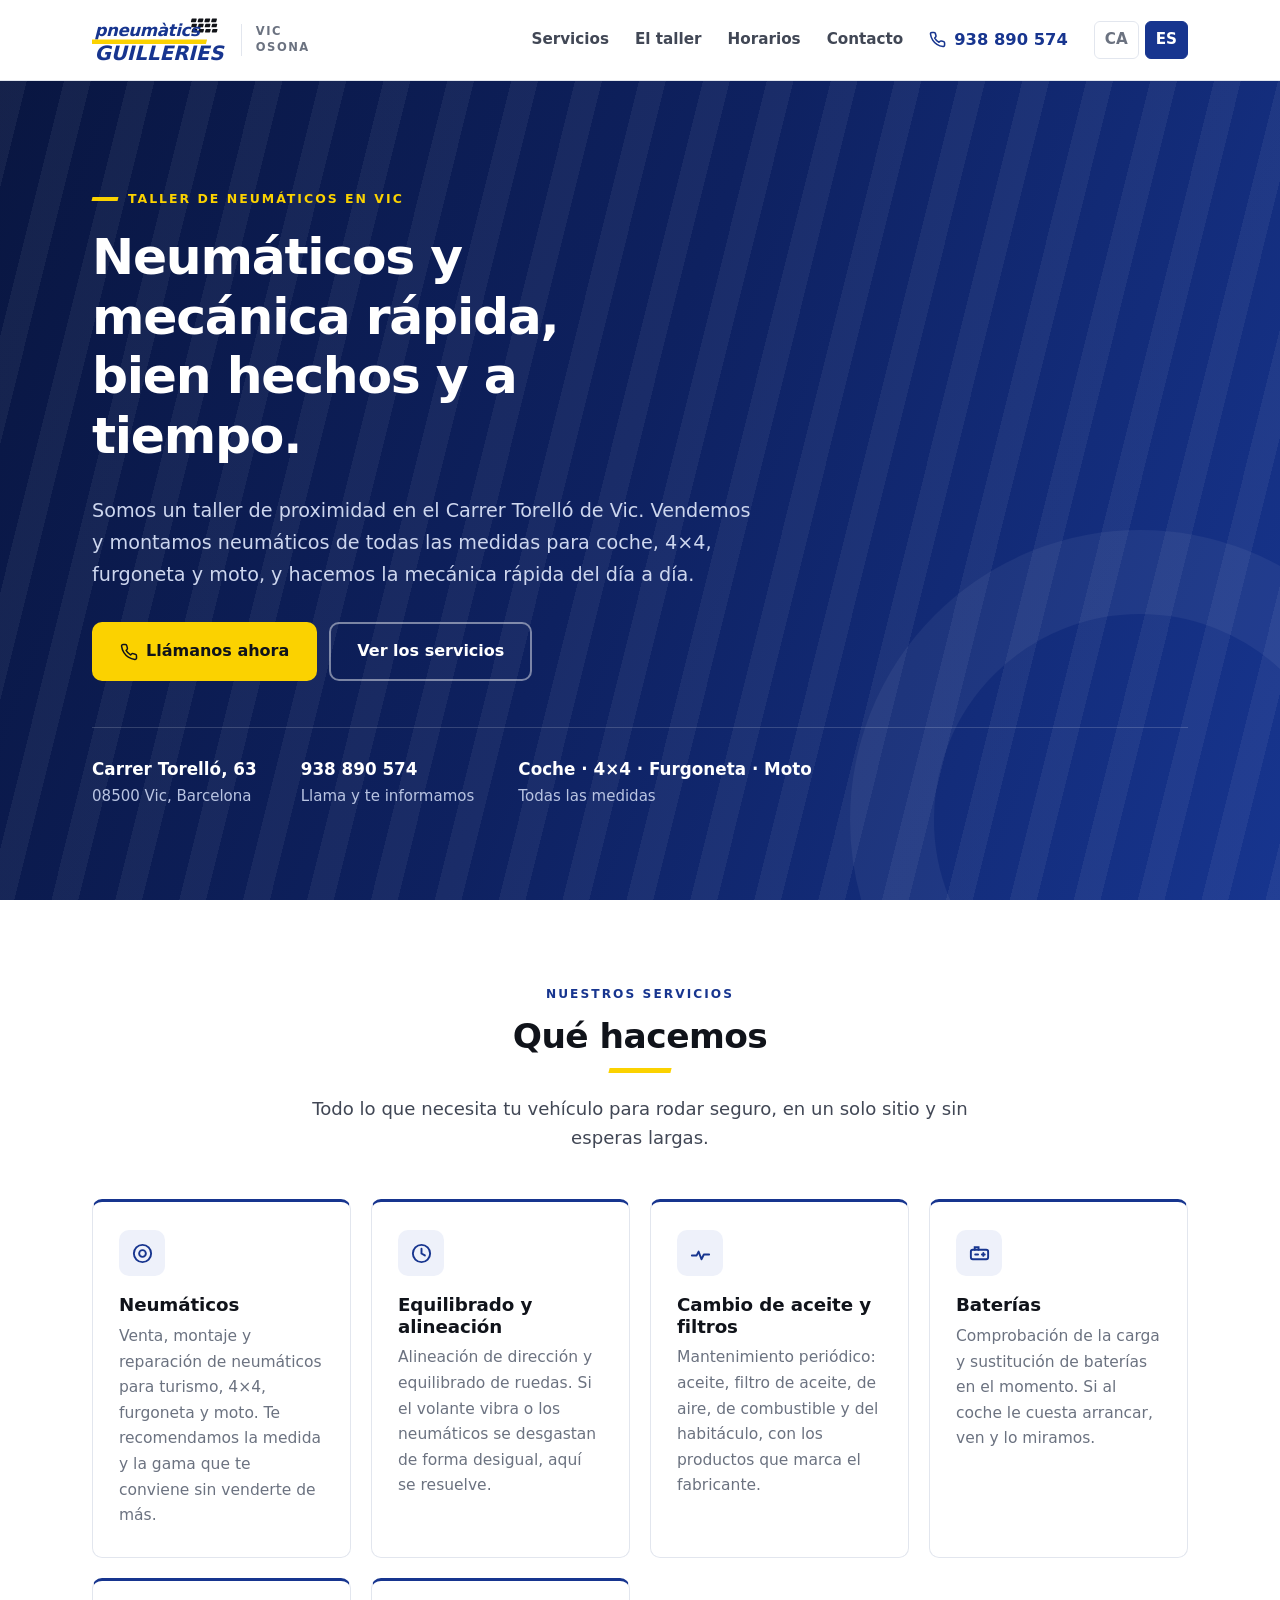
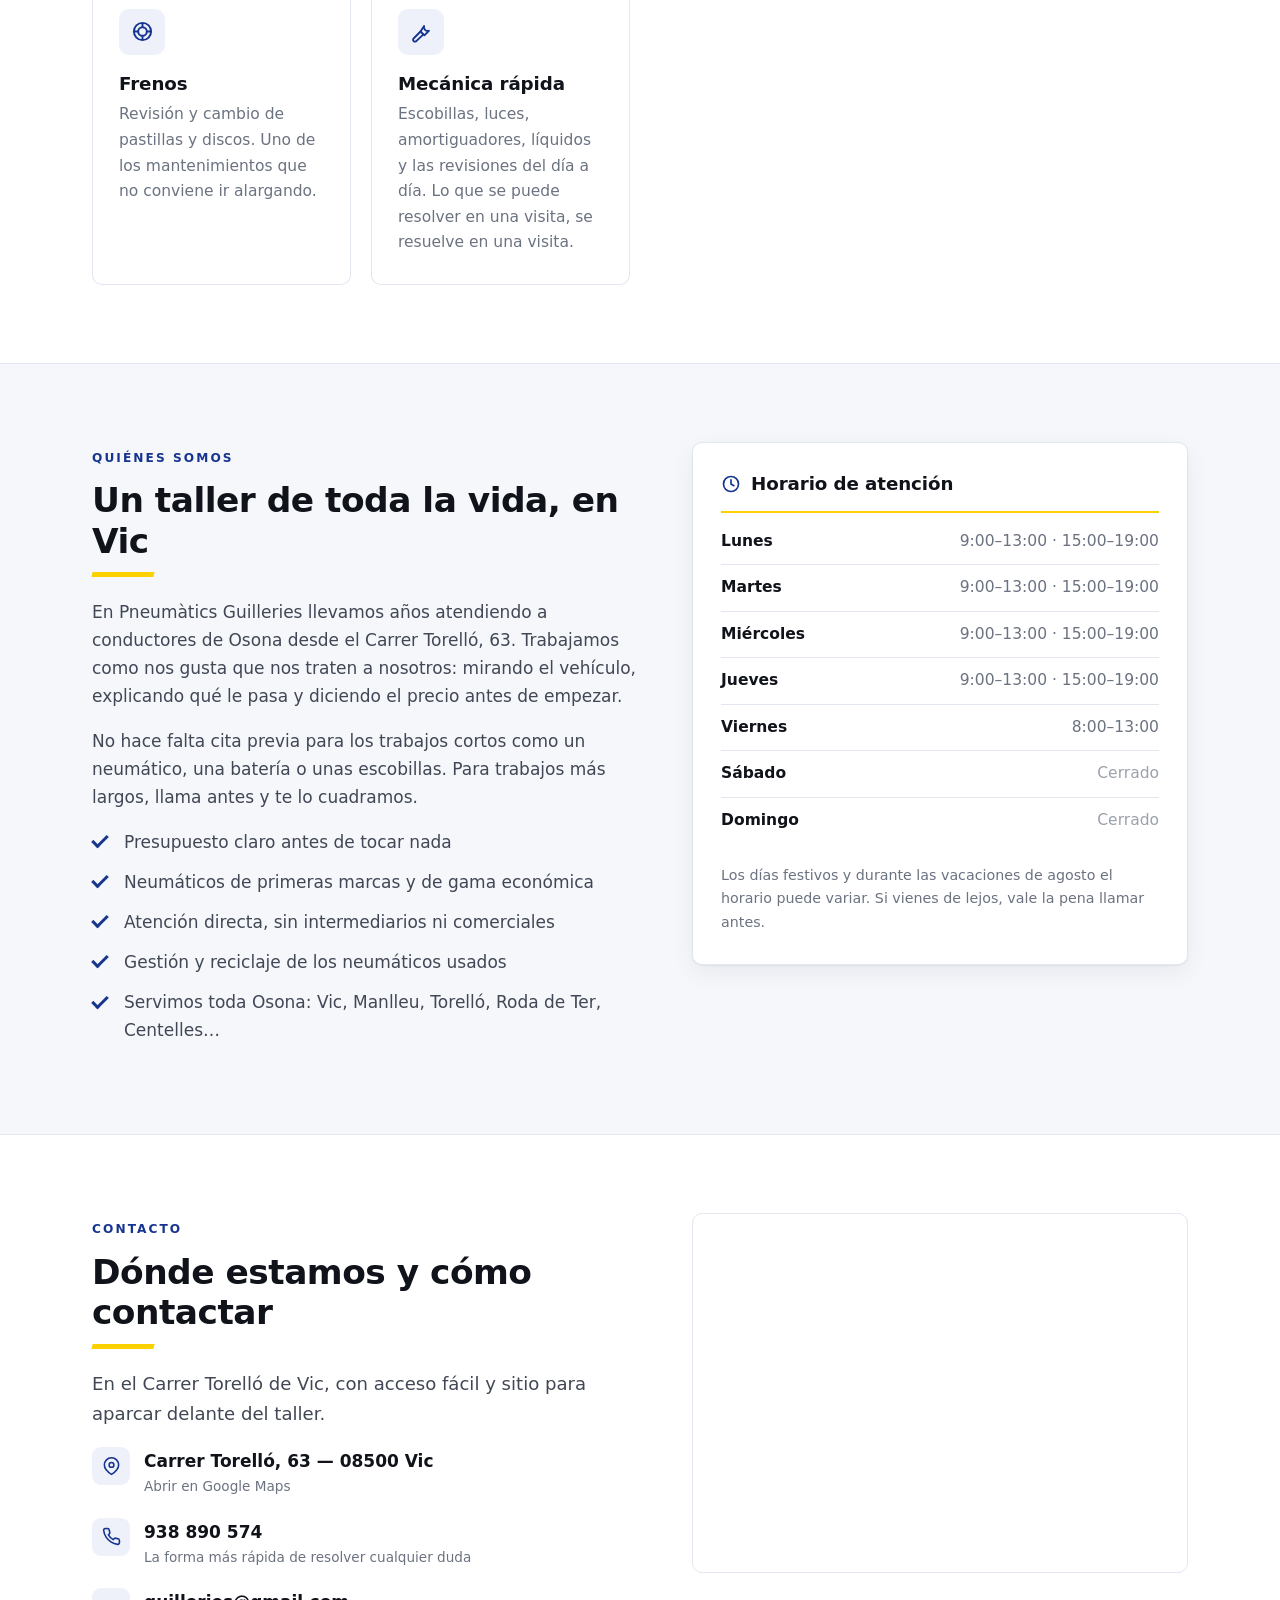
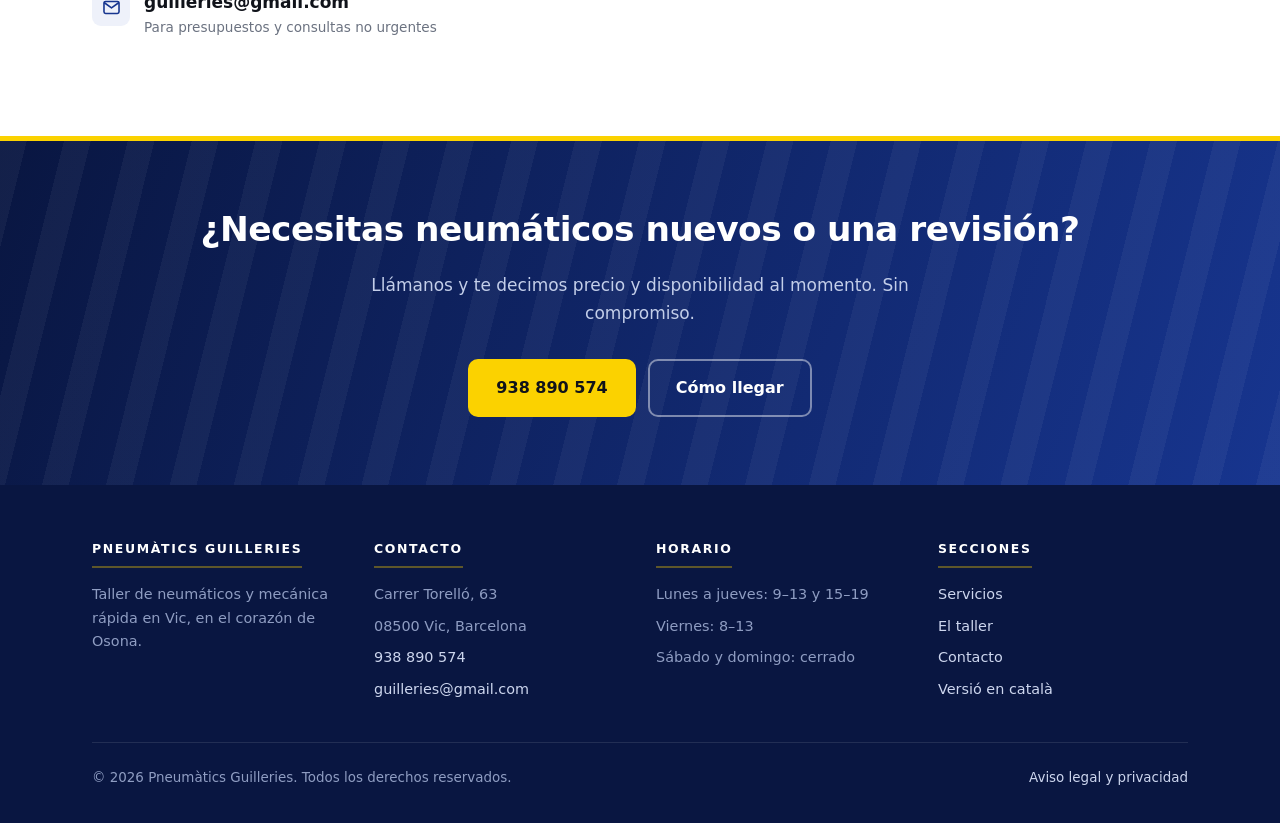
==== es/index.html @ b0c65ca2 "Add files via upload" ====
<!DOCTYPE html>
<html lang="es">
<head>
<meta charset="utf-8">
<meta name="viewport" content="width=device-width, initial-scale=1">
<title>Neumáticos Guilleries — Taller de neumáticos y mecánica rápida en Vic</title>
<meta name="description" content="Taller de neumáticos y mecánica rápida en Vic (Osona). Venta y montaje de neumáticos, equilibrado, alineación, cambio de aceite, baterías, filtros y frenos. Carrer Torelló, 63. Llámanos al 938 890 574.">
<meta name="theme-color" content="#17358f">
<link rel="canonical" href="https://www.pneumaticsguilleries.cat/es/">
<link rel="alternate" hreflang="ca" href="https://www.pneumaticsguilleries.cat/">
<link rel="alternate" hreflang="es" href="https://www.pneumaticsguilleries.cat/es/">
<link rel="alternate" hreflang="x-default" href="https://www.pneumaticsguilleries.cat/">
<link rel="stylesheet" href="../assets/style.css">
<link rel="icon" href="../assets/favicon.svg" type="image/svg+xml">

<meta property="og:type" content="website">
<meta property="og:title" content="Neumáticos Guilleries — Taller de neumáticos en Vic">
<meta property="og:description" content="Venta y montaje de neumáticos, equilibrado, alineación y mecánica rápida en Vic. Carrer Torelló, 63.">
<meta property="og:url" content="https://www.pneumaticsguilleries.cat/es/">
<meta property="og:image" content="https://www.pneumaticsguilleries.cat/assets/logo.svg">
<meta property="og:locale" content="es_ES">
</head>
<body>

<header class="site-header">
  <div class="wrap">
    <a class="brand" href="/es/">
      <img src="../assets/logo.svg" alt="Pneumàtics Guilleries" width="340" height="116">
      <span class="tagline">Vic<br>Osona</span>
    </a>

    <nav class="nav">
      <a href="#servicios" class="hide-sm">Servicios</a>
      <a href="#taller" class="hide-sm">El taller</a>
      <a href="#horarios" class="hide-sm">Horarios</a>
      <a href="#contacto" class="hide-sm">Contacto</a>
      <a href="tel:+34938890574" class="tel">
        <svg viewBox="0 0 24 24" fill="none" stroke="currentColor" stroke-width="2.2" stroke-linecap="round" stroke-linejoin="round" aria-hidden="true"><path d="M22 16.9v3a2 2 0 0 1-2.2 2 19.8 19.8 0 0 1-8.6-3.1 19.5 19.5 0 0 1-6-6A19.8 19.8 0 0 1 2.1 4.2 2 2 0 0 1 4.1 2h3a2 2 0 0 1 2 1.7c.1 1 .4 1.9.7 2.8a2 2 0 0 1-.5 2.1L8.1 9.9a16 16 0 0 0 6 6l1.3-1.2a2 2 0 0 1 2.1-.5c.9.3 1.8.6 2.8.7a2 2 0 0 1 1.7 2z"/></svg>
        938 890 574
      </a>
      <span class="lang">
        <a href="/" hreflang="ca">CA</a>
        <a href="/es/" class="on" hreflang="es">ES</a>
      </span>
    </nav>
  </div>
</header>

<main>

  <section class="hero">
    <div class="wrap">
      <span class="kicker">Taller de neumáticos en Vic</span>
      <h1>Neumáticos y mecánica rápida, bien hechos y a tiempo.</h1>
      <p class="lead">Somos un taller de proximidad en el Carrer Torelló de Vic. Vendemos y montamos neumáticos de todas las medidas para coche, 4×4, furgoneta y moto, y hacemos la mecánica rápida del día a día.</p>

      <div class="hero-actions">
        <a class="btn btn-primary" href="tel:+34938890574">
          <svg viewBox="0 0 24 24" width="18" height="18" fill="none" stroke="currentColor" stroke-width="2" stroke-linecap="round" stroke-linejoin="round" aria-hidden="true"><path d="M22 16.9v3a2 2 0 0 1-2.2 2 19.8 19.8 0 0 1-8.6-3.1 19.5 19.5 0 0 1-6-6A19.8 19.8 0 0 1 2.1 4.2 2 2 0 0 1 4.1 2h3a2 2 0 0 1 2 1.7c.1 1 .4 1.9.7 2.8a2 2 0 0 1-.5 2.1L8.1 9.9a16 16 0 0 0 6 6l1.3-1.2a2 2 0 0 1 2.1-.5c.9.3 1.8.6 2.8.7a2 2 0 0 1 1.7 2z"/></svg>
          Llámanos ahora
        </a>
        <a class="btn btn-ghost" href="#servicios">Ver los servicios</a>
      </div>

      <div class="hero-facts">
        <div><strong>Carrer Torelló, 63</strong>08500 Vic, Barcelona</div>
        <div><strong>938 890 574</strong>Llama y te informamos</div>
        <div><strong>Coche · 4×4 · Furgoneta · Moto</strong>Todas las medidas</div>
      </div>
    </div>
  </section>

  <section id="servicios">
    <div class="wrap">
      <div class="center">
        <span class="eyebrow">Nuestros servicios</span>
        <h2 class="underline">Qué hacemos</h2>
        <p class="lead">Todo lo que necesita tu vehículo para rodar seguro, en un solo sitio y sin esperas largas.</p>
      </div>

      <div class="grid">
        <article class="card">
          <div class="ico"><svg viewBox="0 0 24 24" fill="none" stroke="currentColor" stroke-width="2" aria-hidden="true"><circle cx="12" cy="12" r="9"/><circle cx="12" cy="12" r="3.5"/></svg></div>
          <h3>Neumáticos</h3>
          <p>Venta, montaje y reparación de neumáticos para turismo, 4×4, furgoneta y moto. Te recomendamos la medida y la gama que te conviene sin venderte de más.</p>
        </article>

        <article class="card">
          <div class="ico"><svg viewBox="0 0 24 24" fill="none" stroke="currentColor" stroke-width="2" stroke-linecap="round" aria-hidden="true"><circle cx="12" cy="12" r="9"/><path d="M12 7v5l3.5 2"/></svg></div>
          <h3>Equilibrado y alineación</h3>
          <p>Alineación de dirección y equilibrado de ruedas. Si el volante vibra o los neumáticos se desgastan de forma desigual, aquí se resuelve.</p>
        </article>

        <article class="card">
          <div class="ico"><svg viewBox="0 0 24 24" fill="none" stroke="currentColor" stroke-width="2" stroke-linecap="round" stroke-linejoin="round" aria-hidden="true"><path d="M3 14h5l2-4 3 8 2.5-5H21"/></svg></div>
          <h3>Cambio de aceite y filtros</h3>
          <p>Mantenimiento periódico: aceite, filtro de aceite, de aire, de combustible y del habitáculo, con los productos que marca el fabricante.</p>
        </article>

        <article class="card">
          <div class="ico"><svg viewBox="0 0 24 24" fill="none" stroke="currentColor" stroke-width="2" stroke-linecap="round" aria-hidden="true"><rect x="3" y="8" width="18" height="10" rx="2"/><path d="M7 8V5.5h4V8M7.5 13h3M16 11.5v3M14.5 13h3"/></svg></div>
          <h3>Baterías</h3>
          <p>Comprobación de la carga y sustitución de baterías en el momento. Si al coche le cuesta arrancar, ven y lo miramos.</p>
        </article>

        <article class="card">
          <div class="ico"><svg viewBox="0 0 24 24" fill="none" stroke="currentColor" stroke-width="2" aria-hidden="true"><circle cx="12" cy="12" r="9"/><circle cx="12" cy="12" r="4.5"/><path d="M12 3v4.5M12 16.5V21M3 12h4.5M16.5 12H21"/></svg></div>
          <h3>Frenos</h3>
          <p>Revisión y cambio de pastillas y discos. Uno de los mantenimientos que no conviene ir alargando.</p>
        </article>

        <article class="card">
          <div class="ico"><svg viewBox="0 0 24 24" fill="none" stroke="currentColor" stroke-width="2" stroke-linecap="round" stroke-linejoin="round" aria-hidden="true"><path d="M14.7 6.3a4 4 0 0 0 5 5L15 16l-4-4 3.7-5.7z"/><path d="M11 12 4 19a2 2 0 1 0 2.8 2.8L14 15"/></svg></div>
          <h3>Mecánica rápida</h3>
          <p>Escobillas, luces, amortiguadores, líquidos y las revisiones del día a día. Lo que se puede resolver en una visita, se resuelve en una visita.</p>
        </article>
      </div>
    </div>
  </section>

  <section class="alt" id="taller">
    <div class="wrap split">
      <div>
        <span class="eyebrow">Quiénes somos</span>
        <h2 class="underline">Un taller de toda la vida, en Vic</h2>
        <p>En Pneumàtics Guilleries llevamos años atendiendo a conductores de Osona desde el Carrer Torelló, 63. Trabajamos como nos gusta que nos traten a nosotros: mirando el vehículo, explicando qué le pasa y diciendo el precio antes de empezar.</p>
        <p>No hace falta cita previa para los trabajos cortos como un neumático, una batería o unas escobillas. Para trabajos más largos, llama antes y te lo cuadramos.</p>
        <ul class="checks">
          <li>Presupuesto claro antes de tocar nada</li>
          <li>Neumáticos de primeras marcas y de gama económica</li>
          <li>Atención directa, sin intermediarios ni comerciales</li>
          <li>Gestión y reciclaje de los neumáticos usados</li>
          <li>Servimos toda Osona: Vic, Manlleu, Torelló, Roda de Ter, Centelles…</li>
        </ul>
      </div>

      <div class="panel" id="horarios">
        <h3>
          <svg viewBox="0 0 24 24" fill="none" stroke="currentColor" stroke-width="2" stroke-linecap="round" aria-hidden="true"><circle cx="12" cy="12" r="9"/><path d="M12 7v5l3.5 2"/></svg>
          Horario de atención
        </h3>
        <table class="hours">
          <tbody>
            <tr><th>Lunes</th><td>9:00–13:00 · 15:00–19:00</td></tr>
            <tr><th>Martes</th><td>9:00–13:00 · 15:00–19:00</td></tr>
            <tr><th>Miércoles</th><td>9:00–13:00 · 15:00–19:00</td></tr>
            <tr><th>Jueves</th><td>9:00–13:00 · 15:00–19:00</td></tr>
            <tr><th>Viernes</th><td>8:00–13:00</td></tr>
            <tr><th>Sábado</th><td class="closed">Cerrado</td></tr>
            <tr><th>Domingo</th><td class="closed">Cerrado</td></tr>
          </tbody>
        </table>
        <p class="note">Los días festivos y durante las vacaciones de agosto el horario puede variar. Si vienes de lejos, vale la pena llamar antes.</p>
      </div>
    </div>
  </section>

  <section id="contacto">
    <div class="wrap split">
      <div>
        <span class="eyebrow">Contacto</span>
        <h2 class="underline">Dónde estamos y cómo contactar</h2>
        <p class="lead">En el Carrer Torelló de Vic, con acceso fácil y sitio para aparcar delante del taller.</p>

        <ul class="contact-list">
          <li>
            <span class="pin"><svg viewBox="0 0 24 24" fill="none" stroke="currentColor" stroke-width="2" stroke-linecap="round" stroke-linejoin="round" aria-hidden="true"><path d="M21 10c0 6-9 12-9 12s-9-6-9-12a9 9 0 1 1 18 0z"/><circle cx="12" cy="10" r="3"/></svg></span>
            <div>
              <a href="https://www.google.com/maps/search/?api=1&amp;query=Pneum%C3%A0tics+Guilleries%2C+Carrer+Torell%C3%B3+63%2C+08500+Vic" target="_blank" rel="noopener">Carrer Torelló, 63 — 08500 Vic</a>
              <span>Abrir en Google Maps</span>
            </div>
          </li>
          <li>
            <span class="pin"><svg viewBox="0 0 24 24" fill="none" stroke="currentColor" stroke-width="2" stroke-linecap="round" stroke-linejoin="round" aria-hidden="true"><path d="M22 16.9v3a2 2 0 0 1-2.2 2 19.8 19.8 0 0 1-8.6-3.1 19.5 19.5 0 0 1-6-6A19.8 19.8 0 0 1 2.1 4.2 2 2 0 0 1 4.1 2h3a2 2 0 0 1 2 1.7c.1 1 .4 1.9.7 2.8a2 2 0 0 1-.5 2.1L8.1 9.9a16 16 0 0 0 6 6l1.3-1.2a2 2 0 0 1 2.1-.5c.9.3 1.8.6 2.8.7a2 2 0 0 1 1.7 2z"/></svg></span>
            <div>
              <a href="tel:+34938890574">938 890 574</a>
              <span>La forma más rápida de resolver cualquier duda</span>
            </div>
          </li>
          <li>
            <span class="pin"><svg viewBox="0 0 24 24" fill="none" stroke="currentColor" stroke-width="2" stroke-linecap="round" stroke-linejoin="round" aria-hidden="true"><rect x="2.5" y="4.5" width="19" height="15" rx="2"/><path d="m3 6 9 6.5L21 6"/></svg></span>
            <div>
              <a href="mailto:guilleries@gmail.com">guilleries@gmail.com</a>
              <span>Para presupuestos y consultas no urgentes</span>
            </div>
          </li>
        </ul>
      </div>

      <div>
        <iframe
          class="map-embed"
          title="Mapa de Pneumàtics Guilleries, Carrer Torelló 63, Vic"
          src="https://www.google.com/maps?q=Carrer+Torell%C3%B3+63,+08500+Vic,+Barcelona&amp;output=embed"
          loading="lazy"
          referrerpolicy="no-referrer-when-downgrade"
          allowfullscreen></iframe>
      </div>
    </div>
  </section>

  <section class="band">
    <div class="wrap">
      <h2>¿Necesitas neumáticos nuevos o una revisión?</h2>
      <p>Llámanos y te decimos precio y disponibilidad al momento. Sin compromiso.</p>
      <div class="hero-actions">
        <a class="btn btn-primary" href="tel:+34938890574">938 890 574</a>
        <a class="btn btn-ghost" href="https://www.google.com/maps/search/?api=1&amp;query=Pneum%C3%A0tics+Guilleries%2C+Carrer+Torell%C3%B3+63%2C+08500+Vic" target="_blank" rel="noopener">Cómo llegar</a>
      </div>
    </div>
  </section>

</main>

<footer class="site-footer">
  <div class="wrap">
    <div class="footer-grid">
      <div>
        <h4>Pneumàtics Guilleries</h4>
        <p style="margin:0">Taller de neumáticos y mecánica rápida en Vic, en el corazón de Osona.</p>
      </div>
      <div>
        <h4>Contacto</h4>
        <ul>
          <li>Carrer Torelló, 63</li>
          <li>08500 Vic, Barcelona</li>
          <li><a href="tel:+34938890574">938 890 574</a></li>
          <li><a href="mailto:guilleries@gmail.com">guilleries@gmail.com</a></li>
        </ul>
      </div>
      <div>
        <h4>Horario</h4>
        <ul>
          <li>Lunes a jueves: 9–13 y 15–19</li>
          <li>Viernes: 8–13</li>
          <li>Sábado y domingo: cerrado</li>
        </ul>
      </div>
      <div>
        <h4>Secciones</h4>
        <ul>
          <li><a href="#servicios">Servicios</a></li>
          <li><a href="#taller">El taller</a></li>
          <li><a href="#contacto">Contacto</a></li>
          <li><a href="/">Versió en català</a></li>
        </ul>
      </div>
    </div>
    <div class="legal">
      <span>© <span id="y">2026</span> Pneumàtics Guilleries. Todos los derechos reservados.</span>
      <span><a href="../avis-legal.html">Aviso legal y privacidad</a></span>
    </div>
  </div>
</footer>

<a class="call-fab" href="tel:+34938890574">
  <svg viewBox="0 0 24 24" fill="none" stroke="currentColor" stroke-width="2" stroke-linecap="round" stroke-linejoin="round" aria-hidden="true"><path d="M22 16.9v3a2 2 0 0 1-2.2 2 19.8 19.8 0 0 1-8.6-3.1 19.5 19.5 0 0 1-6-6A19.8 19.8 0 0 1 2.1 4.2 2 2 0 0 1 4.1 2h3a2 2 0 0 1 2 1.7c.1 1 .4 1.9.7 2.8a2 2 0 0 1-.5 2.1L8.1 9.9a16 16 0 0 0 6 6l1.3-1.2a2 2 0 0 1 2.1-.5c.9.3 1.8.6 2.8.7a2 2 0 0 1 1.7 2z"/></svg>
  Llámanos
</a>

<script>document.getElementById('y').textContent = new Date().getFullYear();</script>
</body>
</html>
---- assets/style.css ----
/* ==========================================================================
   Pneumàtics Guilleries — full stylesheet
   Paleta presa del logotip: blau corporatiu, groc d'accent, negre de banda
   de rodadura.
   ========================================================================== */

:root {
  /* Marca */
  --blue: #17358f;
  --blue-dark: #0e2160;
  --blue-deep: #091641;
  --blue-bright: #2c50c4;
  --blue-tint: #eef1fa;
  --yellow: #fbd200;
  --yellow-dark: #e0bb00;

  /* Neutres */
  --ink: #10131a;
  --ink-soft: #414755;
  --muted: #6b7280;
  --line: #e2e6ee;
  --bg: #ffffff;
  --bg-alt: #f5f7fb;

  --radius: 10px;
  --wrap: 1140px;
  --font: "Segoe UI", system-ui, -apple-system, "Helvetica Neue", Arial, sans-serif;
  --shadow: 0 1px 2px rgba(16, 19, 26, .05), 0 8px 24px rgba(16, 19, 26, .06);
}

*, *::before, *::after { box-sizing: border-box; }

html { scroll-behavior: smooth; }

body {
  margin: 0;
  font-family: var(--font);
  font-size: 17px;
  line-height: 1.65;
  color: var(--ink-soft);
  background: var(--bg);
  -webkit-font-smoothing: antialiased;
}

h1, h2, h3, h4 { color: var(--ink); line-height: 1.18; margin: 0 0 .6em; font-weight: 700; }
h1 { font-size: clamp(2.05rem, 5vw, 3.15rem); letter-spacing: -.025em; }
h2 { font-size: clamp(1.55rem, 3.2vw, 2.15rem); letter-spacing: -.015em; }
h3 { font-size: 1.14rem; letter-spacing: -.005em; }
p { margin: 0 0 1em; }
a { color: var(--blue); }

img, svg { max-width: 100%; height: auto; }

:focus-visible {
  outline: 3px solid var(--blue-bright);
  outline-offset: 3px;
  border-radius: 4px;
}

.wrap { width: 100%; max-width: var(--wrap); margin: 0 auto; padding: 0 22px; }

section { padding: 78px 0; }
section.alt { background: var(--bg-alt); border-block: 1px solid var(--line); }

.lead { font-size: 1.13rem; max-width: 62ch; }
.center { text-align: center; }
.center .lead { margin-inline: auto; }

/* Etiqueta de secció */
.eyebrow {
  display: inline-block;
  font-size: .76rem;
  font-weight: 700;
  letter-spacing: .17em;
  text-transform: uppercase;
  color: var(--blue);
  margin-bottom: 12px;
}

/* Subratllat groc sota els títols de secció */
.underline { position: relative; padding-bottom: 16px; }
.underline::after {
  content: "";
  position: absolute;
  left: 0; bottom: 0;
  width: 62px; height: 5px;
  background: var(--yellow);
  transform: skewX(-14deg);
}
.center .underline::after { left: 50%; transform: translateX(-50%) skewX(-14deg); }

/* ---------- Botons ---------- */
.btn {
  display: inline-flex;
  align-items: center;
  gap: .5em;
  padding: 14px 26px;
  border-radius: var(--radius);
  font-weight: 700;
  font-size: 1rem;
  text-decoration: none;
  border: 2px solid transparent;
  transition: background-color .15s ease, color .15s ease, border-color .15s ease, transform .15s ease;
}
.btn:active { transform: translateY(1px); }

.btn-primary { background: var(--yellow); color: var(--ink); }
.btn-primary:hover { background: var(--yellow-dark); }

.btn-blue { background: var(--blue); color: #fff; }
.btn-blue:hover { background: var(--blue-dark); }

.btn-ghost { border-color: rgba(255, 255, 255, .45); color: #fff; }
.btn-ghost:hover { background: rgba(255, 255, 255, .13); border-color: #fff; }

.btn-outline { border-color: var(--blue); color: var(--blue); }
.btn-outline:hover { background: var(--blue); color: #fff; }

/* ---------- Capçalera ---------- */
.site-header {
  position: sticky;
  top: 0;
  z-index: 50;
  background: rgba(255, 255, 255, .97);
  backdrop-filter: blur(8px);
  border-bottom: 1px solid var(--line);
  box-shadow: 0 1px 0 rgba(16, 19, 26, .02);
}
.site-header .wrap {
  display: flex;
  align-items: center;
  gap: 18px;
  min-height: 80px;
}
.brand { display: flex; align-items: center; gap: 14px; text-decoration: none; }
.brand img { height: 46px; width: auto; display: block; }
.brand .tagline {
  border-left: 1px solid var(--line);
  padding-left: 14px;
  font-size: .72rem;
  font-weight: 600;
  letter-spacing: .13em;
  text-transform: uppercase;
  color: var(--muted);
  line-height: 1.35;
}
@media (max-width: 620px) {
  .brand img { height: 38px; }
  .brand .tagline { display: none; }
}

.nav { margin-left: auto; display: flex; align-items: center; gap: 26px; }
.nav a {
  color: var(--ink-soft);
  text-decoration: none;
  font-size: .95rem;
  font-weight: 600;
}
.nav a:hover { color: var(--blue); }
.nav .tel {
  display: inline-flex;
  align-items: center;
  gap: 8px;
  color: var(--blue);
  font-weight: 800;
  white-space: nowrap;
  font-size: 1.02rem;
}
.nav .tel svg { width: 17px; height: 17px; }

.lang { display: flex; gap: 6px; font-size: .8rem; }
.lang a {
  padding: 5px 10px;
  border-radius: 6px;
  border: 1px solid var(--line);
  color: var(--muted);
  text-decoration: none;
  font-weight: 700;
}
.lang a:hover { border-color: var(--blue); color: var(--blue); }
.lang a.on { background: var(--blue); border-color: var(--blue); color: #fff; }

@media (max-width: 980px) { .nav a.hide-sm { display: none; } }

/* ---------- Hero ---------- */
.hero {
  position: relative;
  color: #fff;
  background:
    linear-gradient(112deg, var(--blue-deep) 0%, var(--blue-dark) 48%, var(--blue) 100%);
  padding: 100px 0 92px;
  overflow: hidden;
}
/* motiu de banda de rodadura */
.hero::before {
  content: "";
  position: absolute;
  inset: 0;
  background-image:
    repeating-linear-gradient(104deg,
      rgba(255, 255, 255, .05) 0 26px,
      transparent 26px 62px);
  pointer-events: none;
}
.hero::after {
  content: "";
  position: absolute;
  right: -150px;
  bottom: -210px;
  width: 580px;
  height: 580px;
  border: 84px solid rgba(255, 255, 255, .05);
  border-radius: 50%;
  pointer-events: none;
}
.hero .wrap { position: relative; z-index: 1; }
.hero h1 { color: #fff; max-width: 17ch; }
.hero .lead { color: #cdd6ee; font-size: 1.2rem; max-width: 54ch; }

.hero .kicker {
  display: inline-flex;
  align-items: center;
  gap: 10px;
  font-size: .78rem;
  font-weight: 800;
  letter-spacing: .16em;
  text-transform: uppercase;
  color: var(--yellow);
  margin-bottom: 18px;
}
.hero .kicker::before {
  content: "";
  width: 26px; height: 4px;
  background: var(--yellow);
  transform: skewX(-14deg);
}

.hero-actions { display: flex; flex-wrap: wrap; gap: 12px; margin-top: 32px; }

.hero-facts {
  display: flex;
  flex-wrap: wrap;
  gap: 16px 44px;
  margin-top: 46px;
  padding-top: 28px;
  border-top: 1px solid rgba(255, 255, 255, .16);
  color: #b9c4e2;
  font-size: .94rem;
}
.hero-facts strong { color: #fff; display: block; font-size: 1.05rem; font-weight: 700; }

/* ---------- Targetes ---------- */
.grid {
  display: grid;
  gap: 20px;
  grid-template-columns: repeat(auto-fit, minmax(258px, 1fr));
  margin-top: 46px;
}
.card {
  background: #fff;
  border: 1px solid var(--line);
  border-top: 3px solid var(--blue);
  border-radius: var(--radius);
  padding: 28px 26px;
  transition: box-shadow .18s ease, border-top-color .18s ease;
}
.card:hover { box-shadow: var(--shadow); border-top-color: var(--yellow); }
.card h3 { margin-bottom: .45em; }
.card p { margin: 0; font-size: .97rem; color: var(--muted); }
.card .ico {
  width: 46px; height: 46px;
  display: grid; place-items: center;
  border-radius: 10px;
  background: var(--blue-tint);
  color: var(--blue);
  margin-bottom: 18px;
}
.card .ico svg { width: 23px; height: 23px; }

/* ---------- Dues columnes ---------- */
.split {
  display: grid;
  gap: 52px;
  grid-template-columns: 1.05fr .95fr;
  align-items: start;
}
@media (max-width: 860px) { .split { grid-template-columns: 1fr; gap: 36px; } }

.checks { list-style: none; margin: 0; padding: 0; }
.checks li { position: relative; padding-left: 32px; margin-bottom: 12px; }
.checks li::before {
  content: "";
  position: absolute;
  left: 0; top: .42em;
  width: 16px; height: 9px;
  border-left: 3px solid var(--blue);
  border-bottom: 3px solid var(--blue);
  transform: rotate(-45deg);
}

/* ---------- Panell (horaris / contacte) ---------- */
.panel {
  background: #fff;
  border: 1px solid var(--line);
  border-radius: var(--radius);
  padding: 30px 28px;
  box-shadow: var(--shadow);
}
.panel h3 {
  display: flex;
  align-items: center;
  gap: 10px;
  padding-bottom: 16px;
  border-bottom: 2px solid var(--yellow);
  margin-bottom: 6px;
}
.panel h3 svg { width: 20px; height: 20px; color: var(--blue); flex: none; }

.hours { width: 100%; border-collapse: collapse; font-size: .97rem; }
.hours th, .hours td { text-align: left; padding: 10px 0; border-bottom: 1px solid var(--line); }
.hours th { font-weight: 600; color: var(--ink); }
.hours td { text-align: right; color: var(--muted); white-space: nowrap; }
.hours tr:last-child th, .hours tr:last-child td { border-bottom: 0; }
.hours .closed { color: #9aa1ab; }

.note { margin: 20px 0 0; font-size: .89rem; color: var(--muted); }

.contact-list { list-style: none; margin: 0; padding: 0; }
.contact-list li { display: flex; gap: 14px; margin-bottom: 20px; align-items: flex-start; }
.contact-list .pin {
  width: 38px; height: 38px; flex: none;
  display: grid; place-items: center;
  border-radius: 9px;
  background: var(--blue-tint);
  color: var(--blue);
}
.contact-list .pin svg { width: 19px; height: 19px; }
.contact-list a { color: var(--ink); text-decoration: none; font-weight: 700; }
.contact-list a:hover { color: var(--blue); }
.contact-list span { display: block; font-size: .85rem; color: var(--muted); font-weight: 400; }

.map-embed {
  border: 1px solid var(--line);
  width: 100%;
  height: 360px;
  border-radius: var(--radius);
  display: block;
}

/* ---------- Franja de crida a l'acció ---------- */
.band {
  background: linear-gradient(112deg, var(--blue-deep) 0%, var(--blue) 100%);
  color: #fff;
  text-align: center;
  padding: 68px 0;
  position: relative;
  overflow: hidden;
  border-top: 5px solid var(--yellow);
}
.band::before {
  content: "";
  position: absolute;
  inset: 0;
  background-image:
    repeating-linear-gradient(104deg,
      rgba(255, 255, 255, .045) 0 26px,
      transparent 26px 62px);
}
.band .wrap { position: relative; z-index: 1; }
.band h2 { color: #fff; }
.band p { color: #c3cee9; max-width: 52ch; margin-inline: auto; }
.band .hero-actions { justify-content: center; }

/* ---------- Peu ---------- */
.site-footer {
  background: var(--blue-deep);
  color: #8f9dc2;
  font-size: .9rem;
  padding: 52px 0 34px;
}
.site-footer a { color: #cdd6ee; text-decoration: none; }
.site-footer a:hover { color: var(--yellow); }
.footer-grid {
  display: grid;
  gap: 32px;
  grid-template-columns: repeat(auto-fit, minmax(215px, 1fr));
  margin-bottom: 32px;
}
.site-footer h4 {
  color: #fff;
  font-size: .78rem;
  letter-spacing: .13em;
  text-transform: uppercase;
  margin: 0 0 15px;
  padding-bottom: 9px;
  border-bottom: 2px solid rgba(251, 210, 0, .35);
  display: inline-block;
}
.site-footer ul { list-style: none; margin: 0; padding: 0; }
.site-footer li { margin-bottom: 8px; }
.legal {
  border-top: 1px solid rgba(255, 255, 255, .1);
  padding-top: 24px;
  display: flex;
  flex-wrap: wrap;
  gap: 8px 22px;
  justify-content: space-between;
  font-size: .84rem;
}

/* ---------- Botó flotant de trucada (mòbil) ---------- */
.call-fab {
  position: fixed;
  right: 16px;
  bottom: 16px;
  z-index: 60;
  display: none;
  align-items: center;
  gap: 9px;
  padding: 15px 22px;
  border-radius: 50px;
  background: var(--yellow);
  color: var(--ink);
  font-weight: 800;
  text-decoration: none;
  box-shadow: 0 6px 22px rgba(9, 22, 65, .35);
}
.call-fab svg { width: 19px; height: 19px; }
@media (max-width: 700px) { .call-fab { display: inline-flex; } }

/* ---------- Pàgina de text (avís legal) ---------- */
.prose { max-width: 760px; }
.prose h2 { margin-top: 1.8em; font-size: 1.35rem; }
.prose ul.checks li { margin-bottom: 9px; }

@media (prefers-reduced-motion: reduce) {
  html { scroll-behavior: auto; }
  * { transition: none !important; }
}
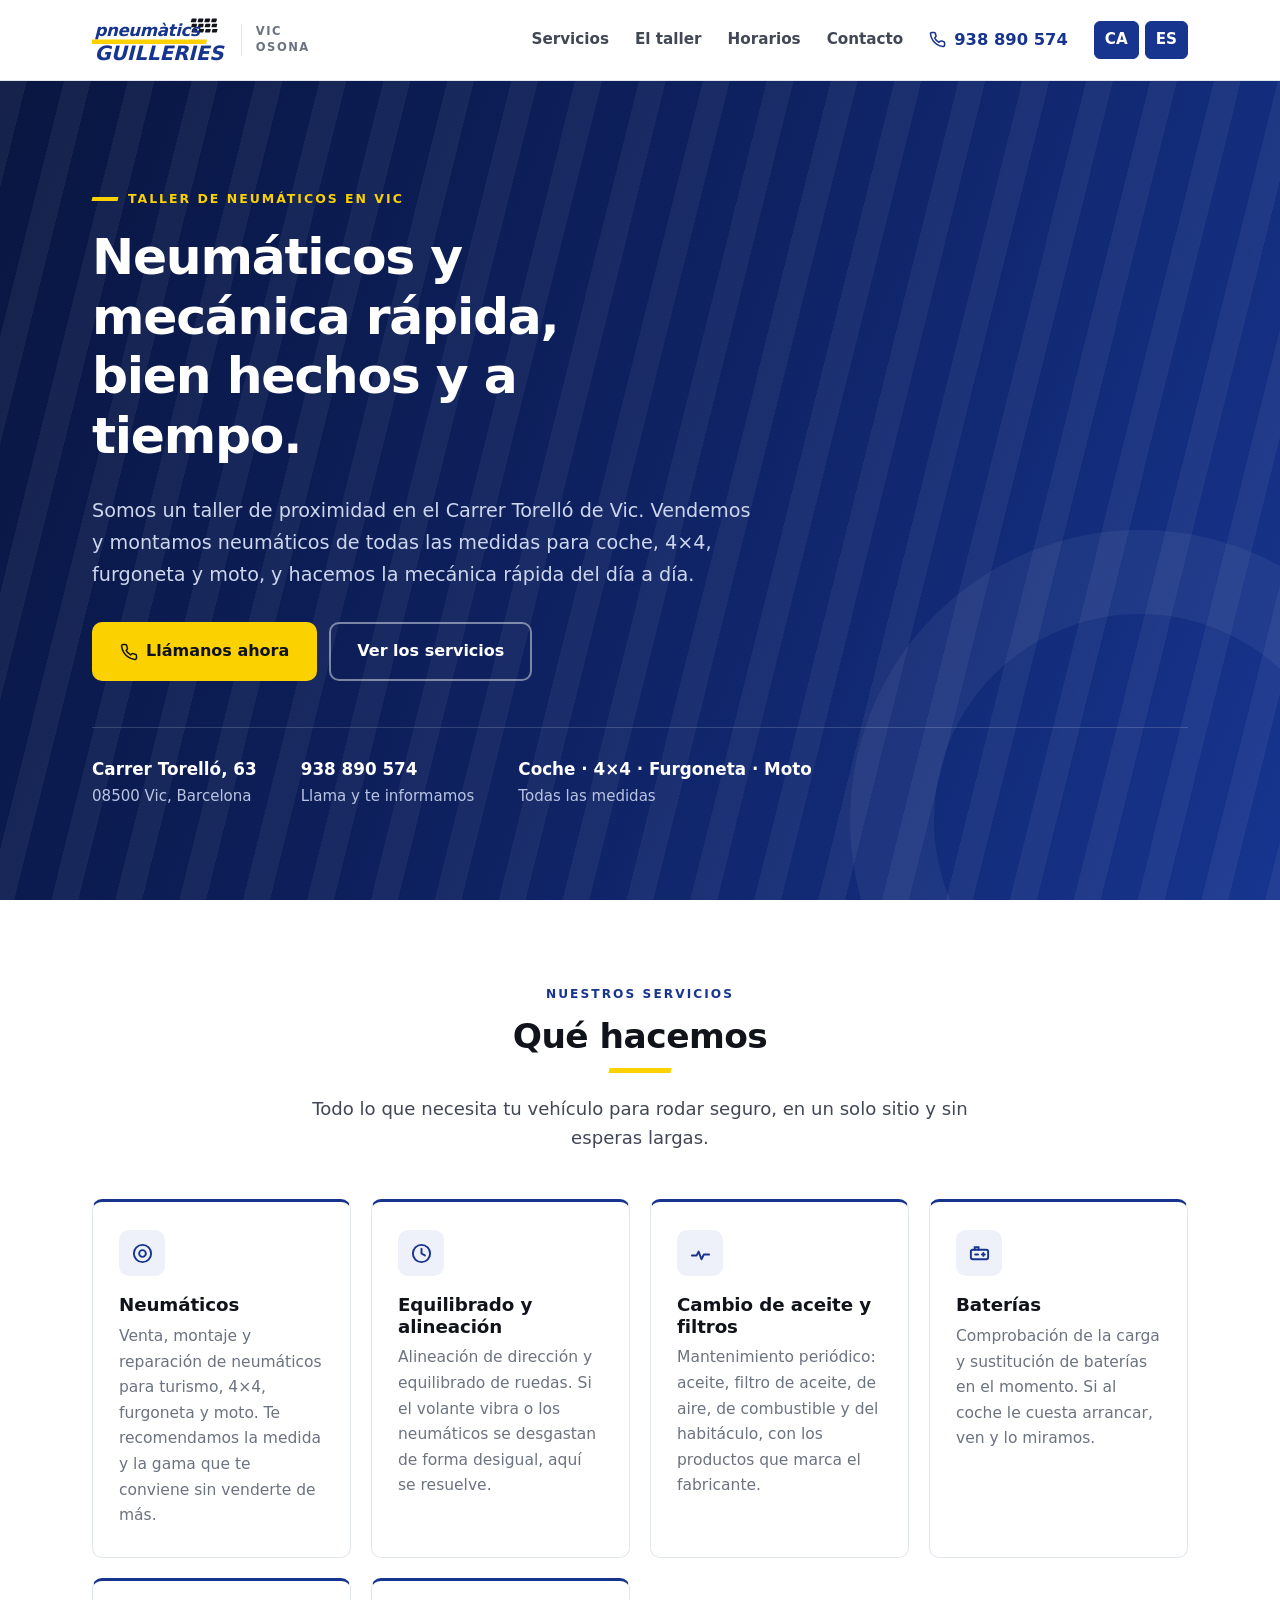
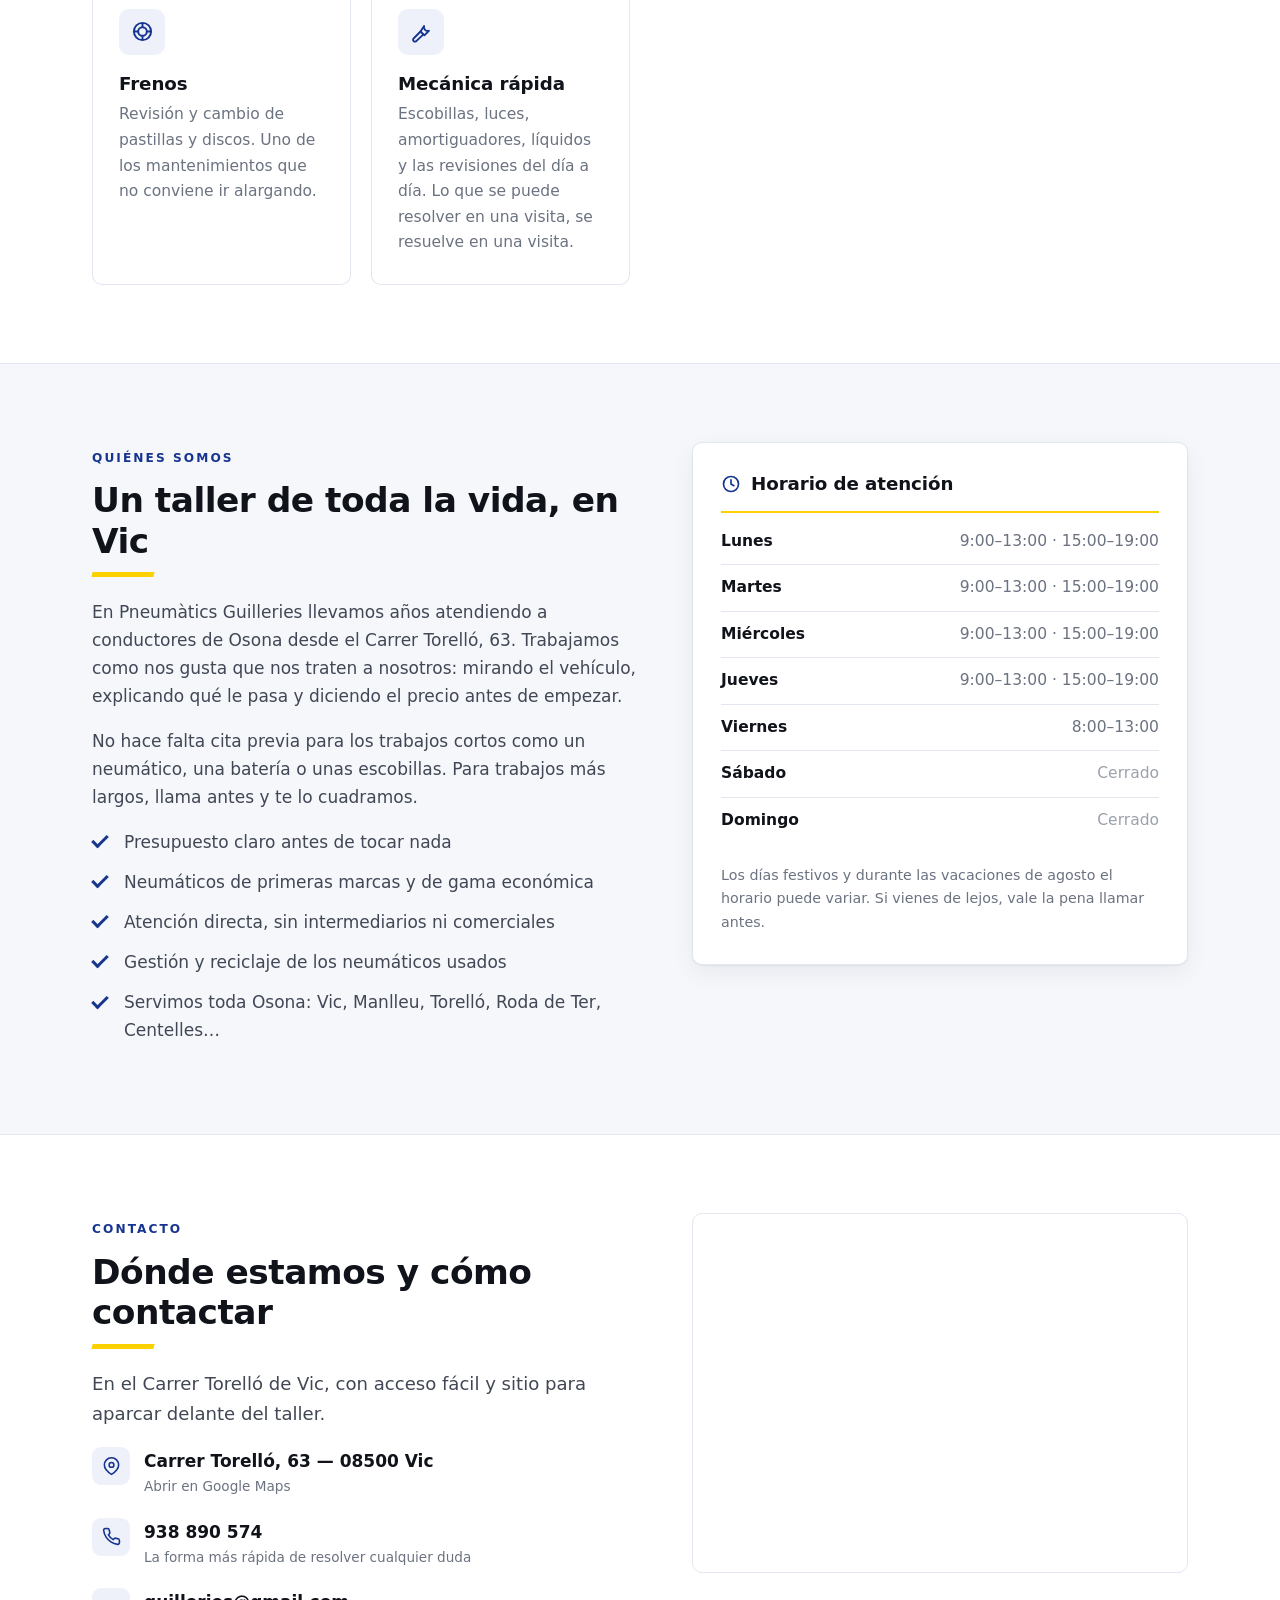
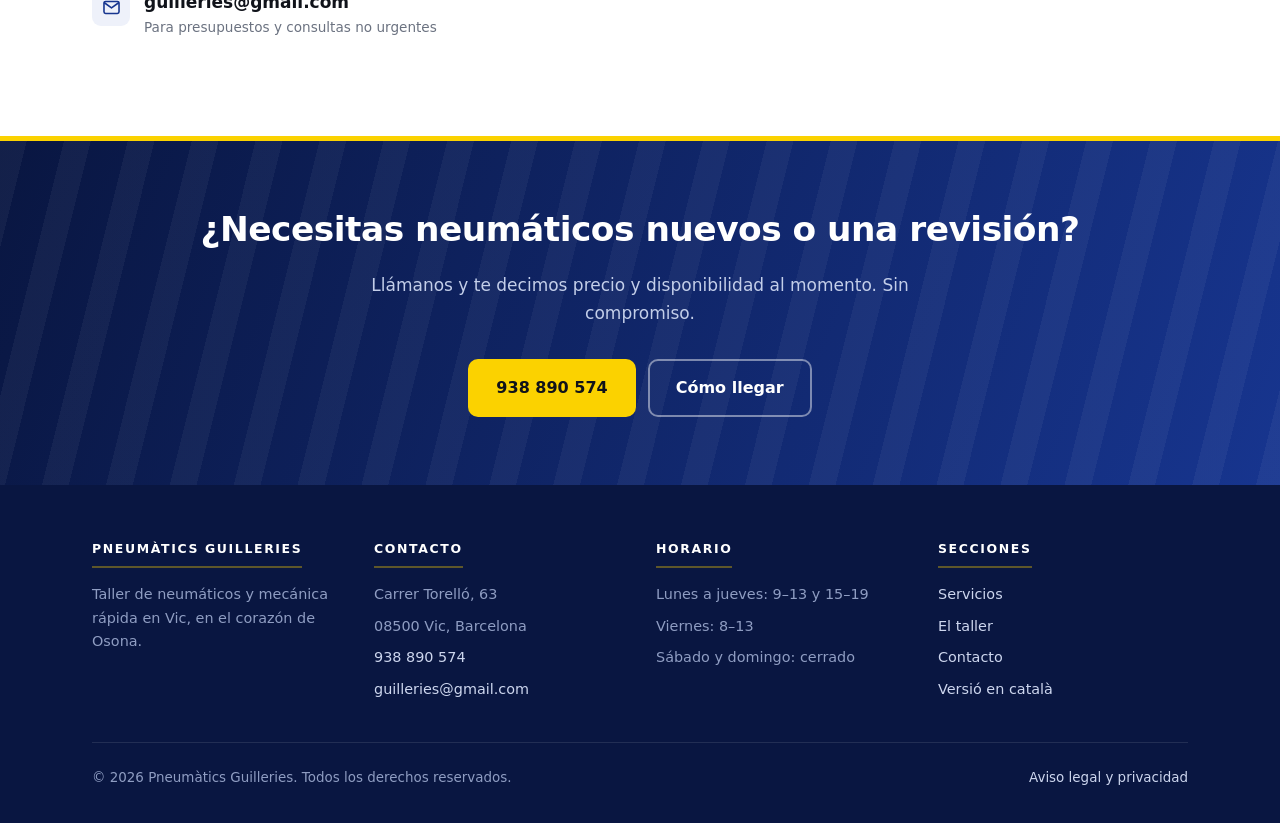
==== commit 666b6adc: "Update CA link to point to index.html" ====
--- a/es/index.html
+++ b/es/index.html
@@ -39,7 +39,8 @@
         938 890 574
       </a>
       <span class="lang">
-        <a href="/" hreflang="ca">CA</a>
+        <!--<a href="/" hreflang="ca">CA</a>-->
+        <a href="../index.html" class="on" hreflang="ca">CA</a>
         <a href="/es/" class="on" hreflang="es">ES</a>
       </span>
     </nav>
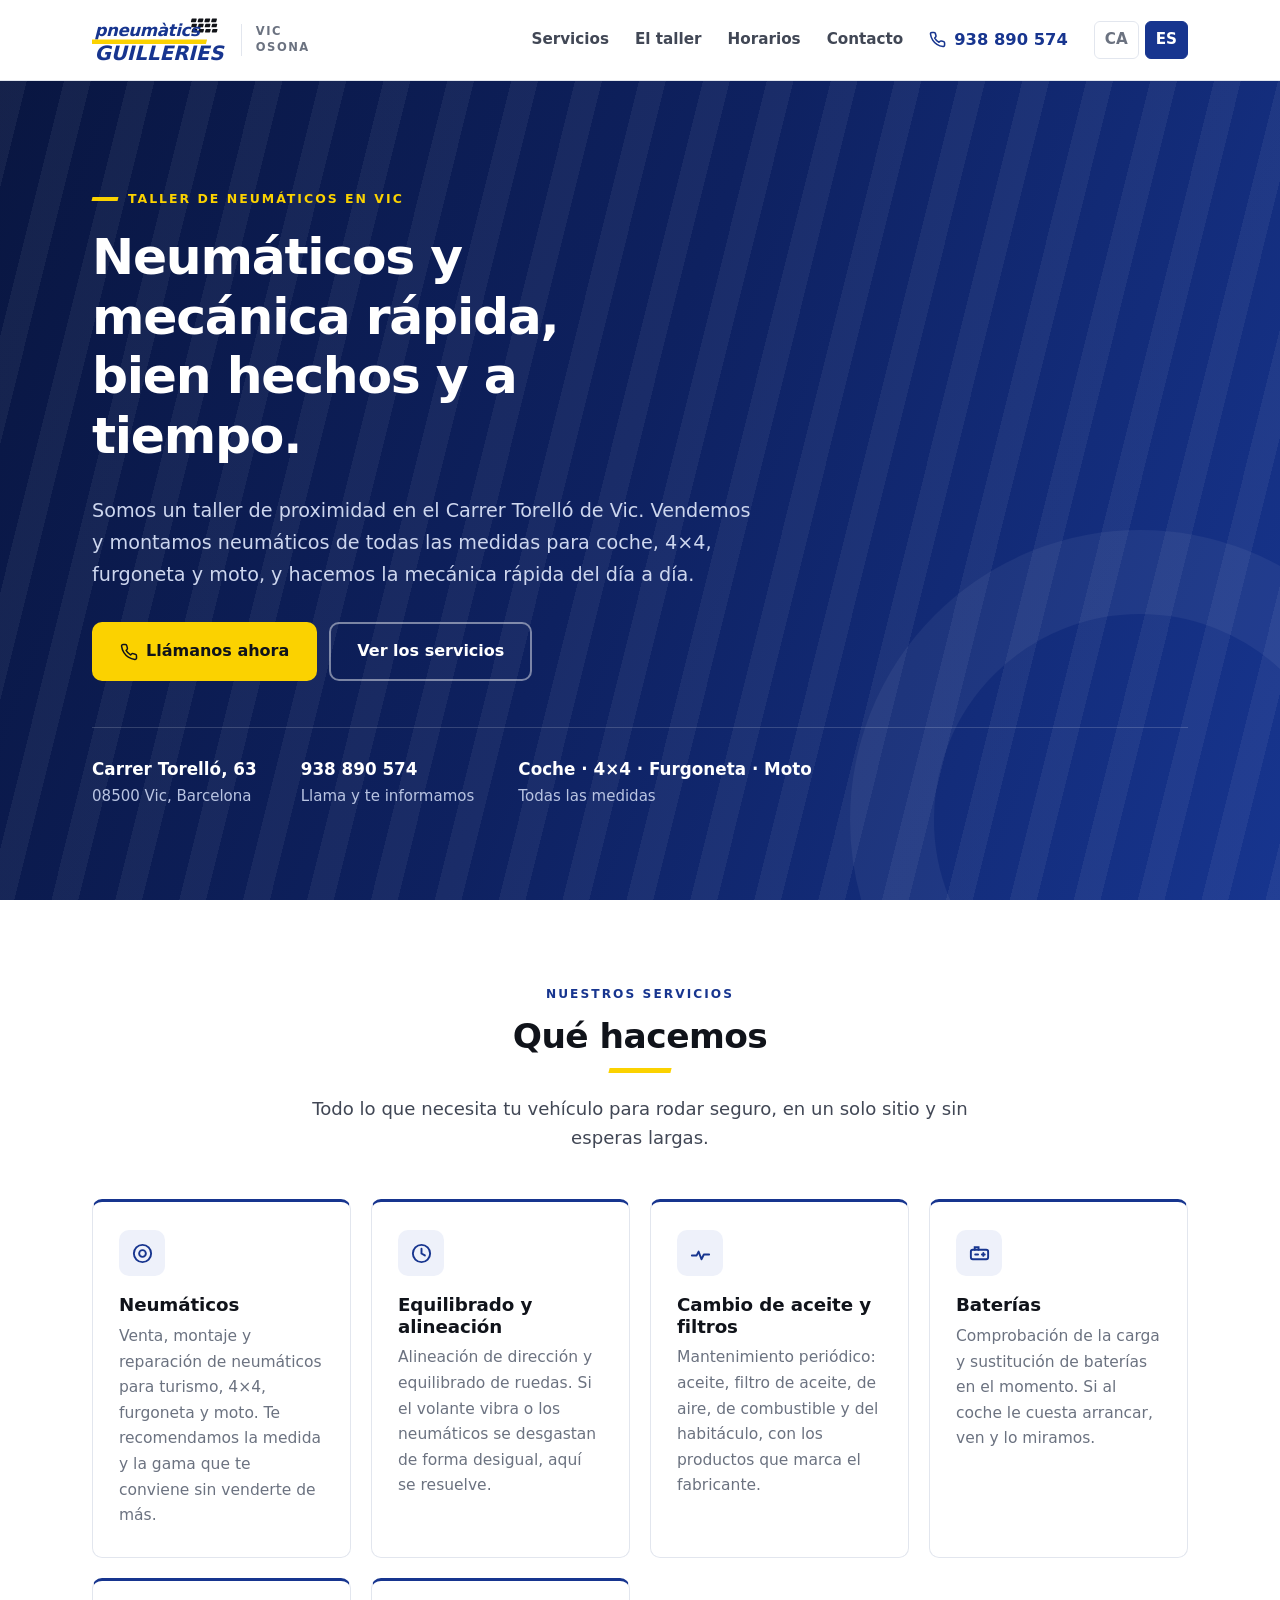
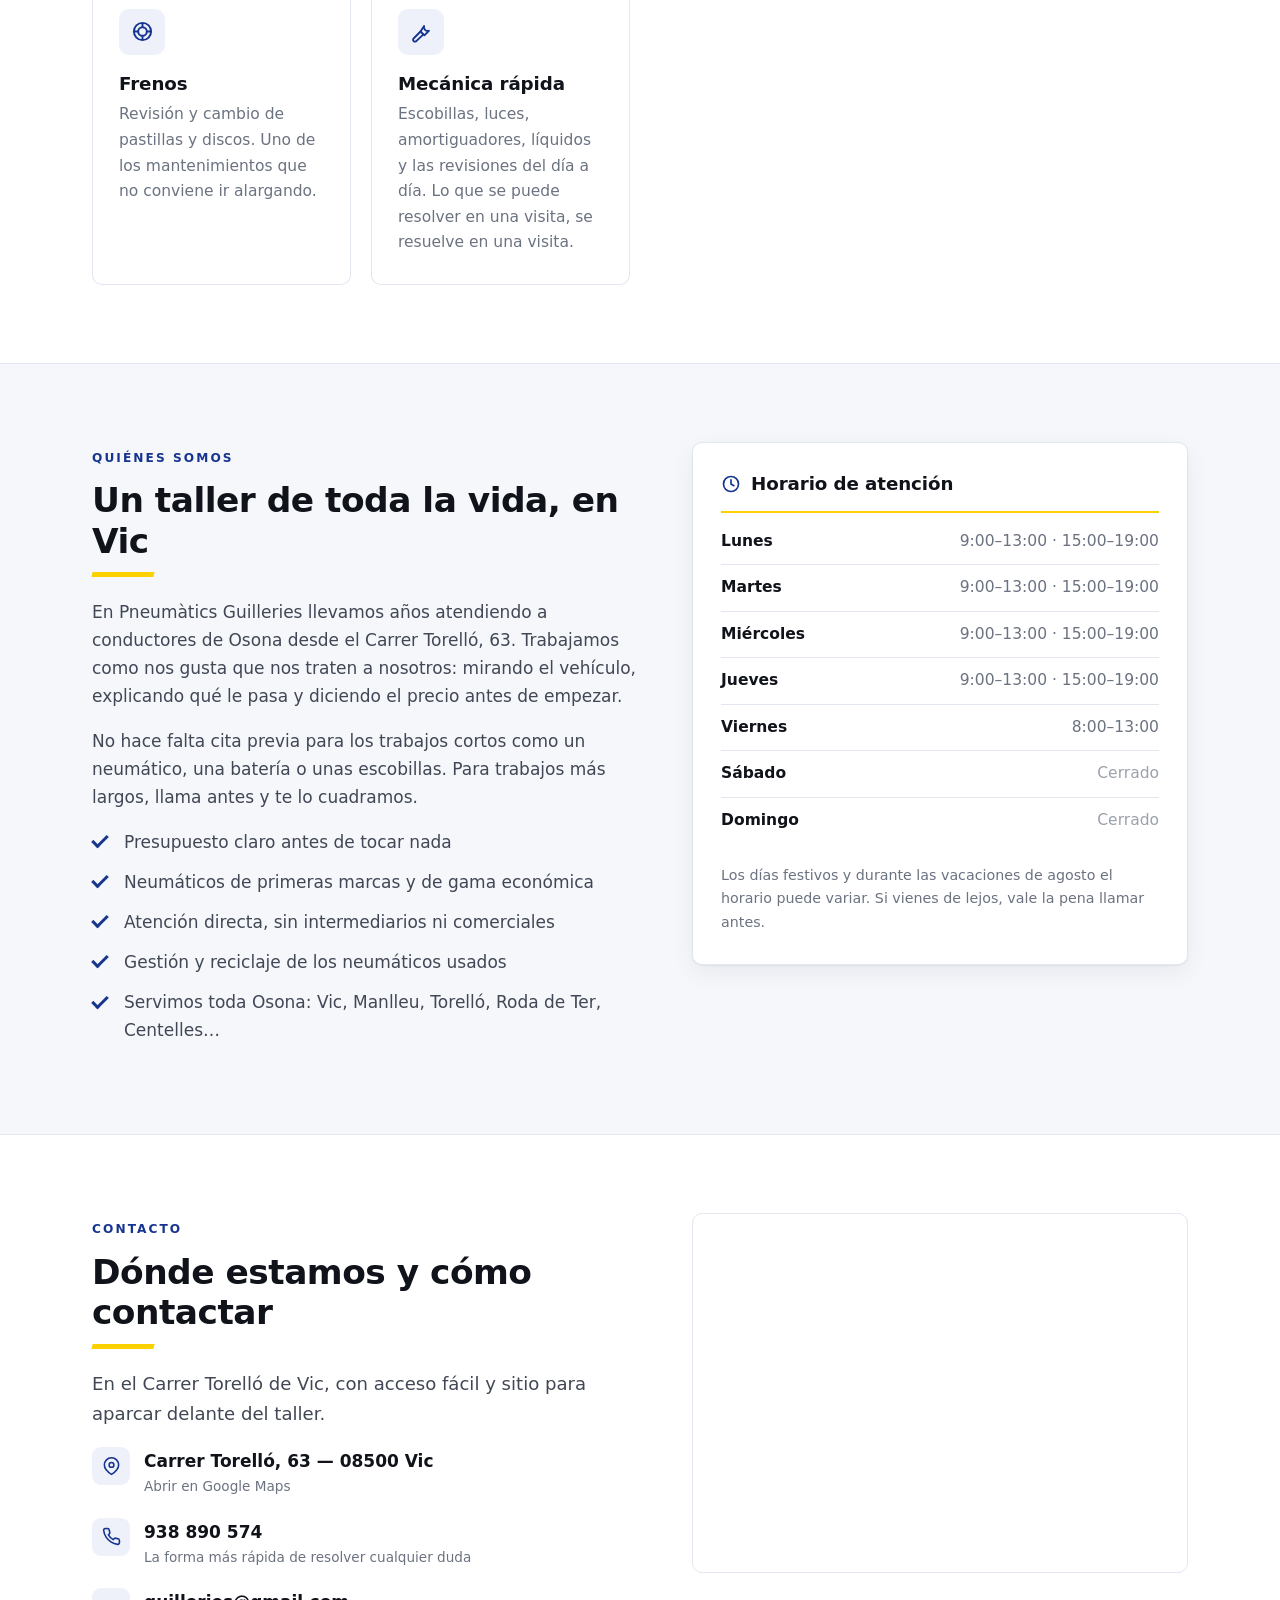
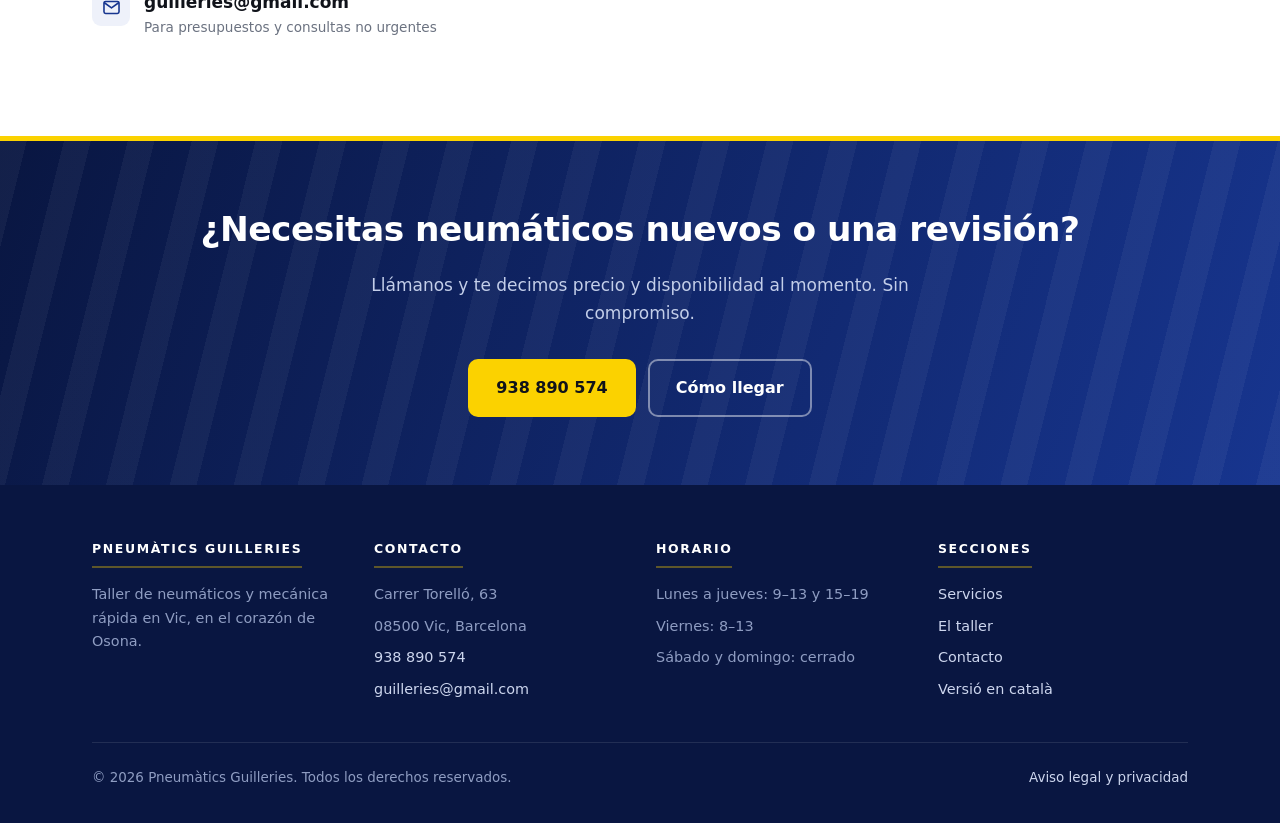
==== commit 88bbe40a: "Add files via upload Tots els links modificats. Ara ja funcionen bé." ====
--- a/es/index.html
+++ b/es/index.html
@@ -6,25 +6,30 @@
 <title>Neumáticos Guilleries — Taller de neumáticos y mecánica rápida en Vic</title>
 <meta name="description" content="Taller de neumáticos y mecánica rápida en Vic (Osona). Venta y montaje de neumáticos, equilibrado, alineación, cambio de aceite, baterías, filtros y frenos. Carrer Torelló, 63. Llámanos al 938 890 574.">
 <meta name="theme-color" content="#17358f">
-<link rel="canonical" href="https://www.pneumaticsguilleries.cat/es/">
-<link rel="alternate" hreflang="ca" href="https://www.pneumaticsguilleries.cat/">
-<link rel="alternate" hreflang="es" href="https://www.pneumaticsguilleries.cat/es/">
-<link rel="alternate" hreflang="x-default" href="https://www.pneumaticsguilleries.cat/">
+<link rel="canonical" href="https://acab33.github.io/pneumatics-guilleries/es/">
+<link rel="alternate" hreflang="ca" href="https://acab33.github.io/pneumatics-guilleries/">
+<link rel="alternate" hreflang="es" href="https://acab33.github.io/pneumatics-guilleries/es/">
+<link rel="alternate" hreflang="x-default" href="https://acab33.github.io/pneumatics-guilleries/">
 <link rel="stylesheet" href="../assets/style.css">
 <link rel="icon" href="../assets/favicon.svg" type="image/svg+xml">
 
 <meta property="og:type" content="website">
 <meta property="og:title" content="Neumáticos Guilleries — Taller de neumáticos en Vic">
 <meta property="og:description" content="Venta y montaje de neumáticos, equilibrado, alineación y mecánica rápida en Vic. Carrer Torelló, 63.">
-<meta property="og:url" content="https://www.pneumaticsguilleries.cat/es/">
-<meta property="og:image" content="https://www.pneumaticsguilleries.cat/assets/logo.svg">
+<meta property="og:url" content="https://acab33.github.io/pneumatics-guilleries/es/">
+<meta property="og:image" content="https://acab33.github.io/pneumatics-guilleries/assets/og.jpg">
+<meta property="og:image:width" content="1200">
+<meta property="og:image:height" content="630">
+<meta property="og:image:alt" content="Pneumàtics Guilleries — Carrer Torelló, 63, Vic — 938 890 574">
+<meta property="og:site_name" content="Pneumàtics Guilleries">
 <meta property="og:locale" content="es_ES">
+<meta name="twitter:card" content="summary_large_image">
 </head>
 <body>
 
 <header class="site-header">
   <div class="wrap">
-    <a class="brand" href="/es/">
+    <a class="brand" href="./">
       <img src="../assets/logo.svg" alt="Pneumàtics Guilleries" width="340" height="116">
       <span class="tagline">Vic<br>Osona</span>
     </a>
@@ -39,9 +44,8 @@
         938 890 574
       </a>
       <span class="lang">
-        <!--<a href="/" hreflang="ca">CA</a>-->
-        <a href="../index.html" class="on" hreflang="ca">CA</a>
-        <a href="/es/" class="on" hreflang="es">ES</a>
+        <a href="../" hreflang="ca">CA</a>
+        <a href="./" class="on" hreflang="es">ES</a>
       </span>
     </nav>
   </div>
@@ -243,7 +247,7 @@
           <li><a href="#servicios">Servicios</a></li>
           <li><a href="#taller">El taller</a></li>
           <li><a href="#contacto">Contacto</a></li>
-          <li><a href="/">Versió en català</a></li>
+          <li><a href="../">Versió en català</a></li>
         </ul>
       </div>
     </div>
